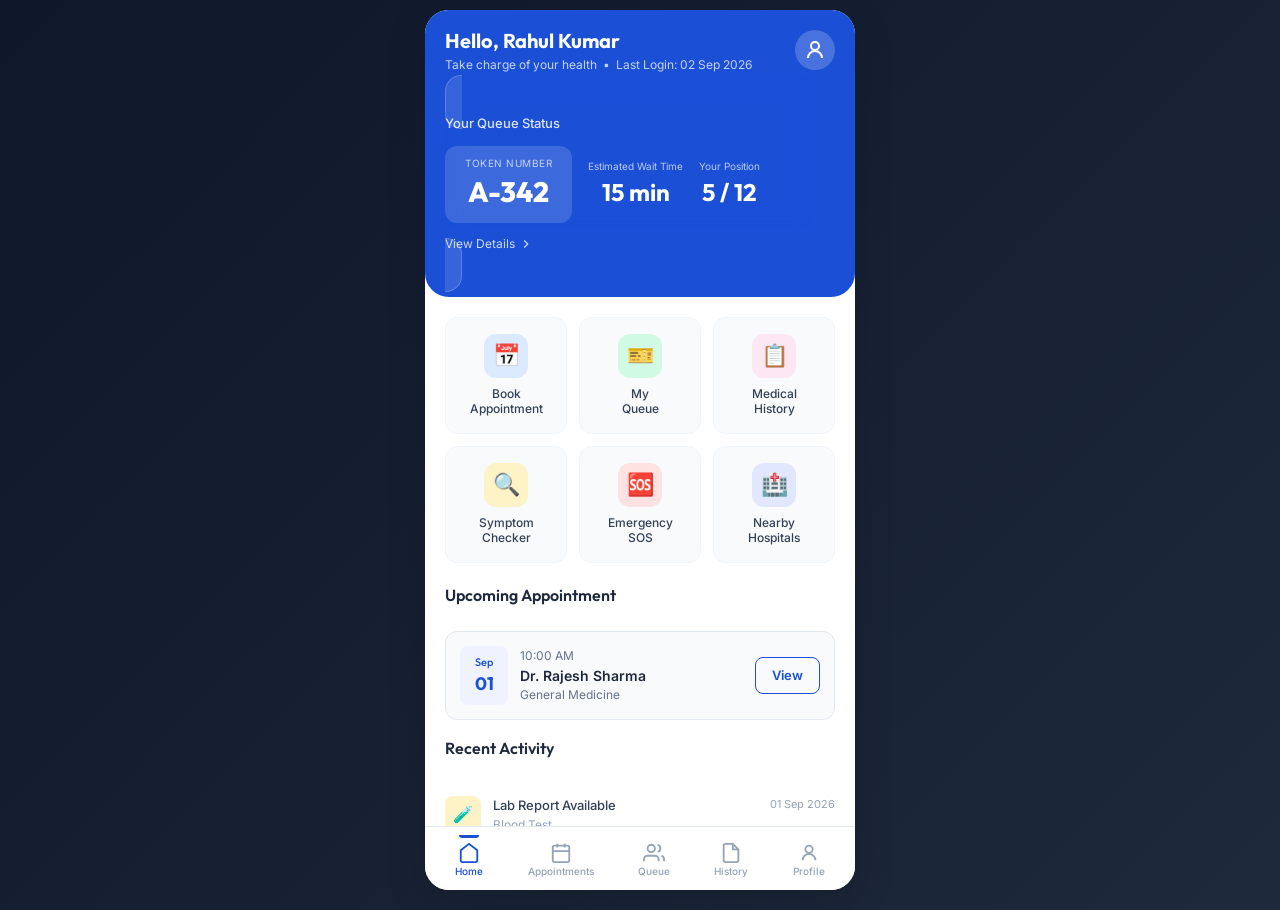
==== dashboard.html @ b3d1296a "first commit" ====
<!DOCTYPE html>
<html lang="en">
<head>
  <meta charset="UTF-8">
  <meta name="viewport" content="width=device-width, initial-scale=1.0, maximum-scale=1.0, user-scalable=no">
  <meta name="description" content="SGHMS Patient Dashboard - View your queue status, book appointments, and manage your healthcare.">
  <title>SGHMS — Dashboard</title>
  <link rel="stylesheet" href="index.css">
</head>
<body>
<div id="app">
  <div class="screen-content">
    <!-- Header -->
    <div class="dashboard-header">
      <div class="dashboard-greeting">
        <div class="greeting-text">
          <h2>Hello, Rahul Kumar</h2>
          <p>Take charge of your health &nbsp;•&nbsp; Last Login: 02 Sep 2026</p>
        </div>
        <a href="profile.html" class="greeting-avatar">
          <svg width="24" height="24" fill="none" stroke="white" stroke-width="2" viewBox="0 0 24 24"><circle cx="12" cy="8" r="4"/><path d="M5 20c0-3.9 3.1-7 7-7s7 3.1 7 7"/></svg>
        </a>
      </div>
      <a href="queue.html" class="queue-card">
        <div class="queue-card-header">Your Queue Status</div>
        <div class="queue-stats">
          <div class="queue-token">
            <div class="queue-token-label">Token Number</div>
            <div class="queue-token-number">A-342</div>
          </div>
          <div class="queue-stat">
            <div class="queue-stat-label">Estimated Wait Time</div>
            <div class="queue-stat-value">15 min</div>
          </div>
          <div class="queue-stat">
            <div class="queue-stat-label">Your Position</div>
            <div class="queue-stat-value">5 / 12</div>
          </div>
        </div>
        <div class="queue-link">
          View Details
          <svg width="14" height="14" fill="none" stroke="currentColor" stroke-width="2" viewBox="0 0 24 24"><path d="M9 18l6-6-6-6"/></svg>
        </div>
      </a>
    </div>

    <!-- Quick Actions -->
    <div class="quick-actions">
      <a href="book-appointment.html" class="quick-action qa-book stagger-item">
        <div class="quick-action-icon">📅</div>
        <div class="quick-action-label">Book<br>Appointment</div>
      </a>
      <a href="queue.html" class="quick-action qa-queue stagger-item">
        <div class="quick-action-icon">🎫</div>
        <div class="quick-action-label">My<br>Queue</div>
      </a>
      <a href="history.html" class="quick-action qa-history stagger-item">
        <div class="quick-action-icon">📋</div>
        <div class="quick-action-label">Medical<br>History</div>
      </a>
      <a href="symptom-checker.html" class="quick-action qa-symptom stagger-item">
        <div class="quick-action-icon">🔍</div>
        <div class="quick-action-label">Symptom<br>Checker</div>
      </a>
      <a href="emergency.html" class="quick-action qa-emergency stagger-item">
        <div class="quick-action-icon">🆘</div>
        <div class="quick-action-label">Emergency<br>SOS</div>
      </a>
      <a href="hospitals.html" class="quick-action qa-hospitals stagger-item">
        <div class="quick-action-icon">🏥</div>
        <div class="quick-action-label">Nearby<br>Hospitals</div>
      </a>
    </div>

    <!-- Upcoming Appointment -->
    <div class="dashboard-section">
      <div class="dashboard-section-header">
        <h3 class="section-title">Upcoming Appointment</h3>
      </div>
      <a href="appointments.html" class="upcoming-card">
        <div class="upcoming-date">
          <div class="day">Sep</div>
          <div class="date-num">01</div>
        </div>
        <div class="upcoming-info">
          <div class="time">10:00 AM</div>
          <div class="doctor-name">Dr. Rajesh Sharma</div>
          <div class="dept">General Medicine</div>
        </div>
        <span class="view-btn">View</span>
      </a>
    </div>

    <!-- Recent Activity -->
    <div class="dashboard-section">
      <div class="dashboard-section-header">
        <h3 class="section-title">Recent Activity</h3>
      </div>
      <div class="activity-item">
        <div class="activity-icon lab">🧪</div>
        <div class="activity-info">
          <div class="act-title">Lab Report Available</div>
          <div class="detail">Blood Test</div>
        </div>
        <div class="activity-date">01 Sep 2026</div>
      </div>
      <div class="activity-item">
        <div class="activity-icon consult">✅</div>
        <div class="activity-info">
          <div class="act-title">Consultation Completed</div>
          <div class="detail">Dr. Meera Gupta</div>
        </div>
        <div class="activity-date">15 Aug 2026</div>
      </div>
    </div>
  </div>

  <!-- Bottom Nav -->
  <nav class="bottom-nav">
    <a href="dashboard.html" class="nav-item active">
      <svg width="22" height="22" fill="none" stroke="currentColor" stroke-width="2" viewBox="0 0 24 24"><path d="M3 9l9-7 9 7v11a2 2 0 01-2 2H5a2 2 0 01-2-2z"/></svg>
      <span>Home</span>
    </a>
    <a href="appointments.html" class="nav-item">
      <svg width="22" height="22" fill="none" stroke="currentColor" stroke-width="2" viewBox="0 0 24 24"><rect x="3" y="4" width="18" height="18" rx="2"/><path d="M16 2v4M8 2v4M3 10h18"/></svg>
      <span>Appointments</span>
    </a>
    <a href="queue.html" class="nav-item">
      <svg width="22" height="22" fill="none" stroke="currentColor" stroke-width="2" viewBox="0 0 24 24"><path d="M17 21v-2a4 4 0 00-4-4H5a4 4 0 00-4 4v2"/><circle cx="9" cy="7" r="4"/><path d="M23 21v-2a4 4 0 00-3-3.87M16 3.13a4 4 0 010 7.75"/></svg>
      <span>Queue</span>
    </a>
    <a href="history.html" class="nav-item">
      <svg width="22" height="22" fill="none" stroke="currentColor" stroke-width="2" viewBox="0 0 24 24"><path d="M14 2H6a2 2 0 00-2 2v16a2 2 0 002 2h12a2 2 0 002-2V8z"/><polyline points="14,2 14,8 20,8"/></svg>
      <span>History</span>
    </a>
    <a href="profile.html" class="nav-item">
      <svg width="22" height="22" fill="none" stroke="currentColor" stroke-width="2" viewBox="0 0 24 24"><circle cx="12" cy="8" r="4"/><path d="M5 20c0-3.9 3.1-7 7-7s7 3.1 7 7"/></svg>
      <span>Profile</span>
    </a>
  </nav>
</div>
</body>
</html>
---- index.css ----
/* ============================================
   SGHMS — Smart Government Healthcare Management System
   Design System & Global Styles (Multi-Page)
   ============================================ */

@import url('https://fonts.googleapis.com/css2?family=Inter:wght@300;400;500;600;700;800&family=Outfit:wght@400;500;600;700;800&display=swap');

/* ---- CSS Custom Properties ---- */
:root {
  --primary: #1a4fd6;
  --primary-dark: #0f3bab;
  --primary-light: #3a6ff0;
  --primary-bg: #eef3ff;
  --primary-gradient: linear-gradient(135deg, #1a4fd6 0%, #2d6af0 50%, #4a8cff 100%);
  --primary-gradient-v: linear-gradient(180deg, #1a4fd6 0%, #2d6af0 100%);

  --accent-green: #22c55e;
  --accent-green-light: #dcfce7;
  --accent-orange: #f59e0b;
  --accent-orange-light: #fef3c7;
  --accent-red: #ef4444;
  --accent-red-light: #fee2e2;

  --white: #ffffff;
  --gray-50: #f8fafc;
  --gray-100: #f1f5f9;
  --gray-200: #e2e8f0;
  --gray-300: #cbd5e1;
  --gray-400: #94a3b8;
  --gray-500: #64748b;
  --gray-600: #475569;
  --gray-700: #334155;
  --gray-800: #1e293b;
  --gray-900: #0f172a;

  --font-body: 'Inter', -apple-system, BlinkMacSystemFont, sans-serif;
  --font-heading: 'Outfit', 'Inter', sans-serif;

  --radius-sm: 8px;
  --radius-md: 12px;
  --radius-lg: 16px;
  --radius-xl: 20px;
  --radius-full: 9999px;

  --shadow-sm: 0 1px 3px rgba(0,0,0,0.08);
  --shadow-md: 0 4px 12px rgba(0,0,0,0.1);
  --shadow-lg: 0 8px 30px rgba(0,0,0,0.12);
  --shadow-xl: 0 12px 40px rgba(0,0,0,0.15);
  --shadow-blue: 0 4px 20px rgba(26,79,214,0.3);

  --transition-fast: 0.15s ease;
  --transition-normal: 0.25s ease;
  --transition-slow: 0.4s cubic-bezier(0.4,0,0.2,1);

  --bottom-nav-height: 64px;
  --top-bar-height: 56px;
}

/* ---- Reset & Base ---- */
*, *::before, *::after {
  box-sizing: border-box;
  margin: 0;
  padding: 0;
}

html {
  font-size: 16px;
  -webkit-text-size-adjust: 100%;
  scroll-behavior: smooth;
}

body {
  font-family: var(--font-body);
  color: var(--gray-800);
  background: var(--gray-100);
  line-height: 1.5;
  -webkit-font-smoothing: antialiased;
  -moz-osx-font-smoothing: grayscale;
  overflow: hidden;
  height: 100vh;
  width: 100%;
}

img { max-width: 100%; display: block; }

button {
  font-family: var(--font-body);
  cursor: pointer;
  border: none;
  outline: none;
  background: none;
}

input, select, textarea {
  font-family: var(--font-body);
  outline: none;
  border: none;
}

a { text-decoration: none; color: inherit; }
ul, ol { list-style: none; }

/* ---- App Container ---- */
#app {
  max-width: 430px;
  margin: 0 auto;
  height: 100vh;
  background: var(--white);
  position: relative;
  overflow: hidden;
  box-shadow: var(--shadow-xl);
  display: flex;
  flex-direction: column;
}

/* ---- Animations ---- */
@keyframes fadeIn {
  from { opacity: 0; transform: translateY(10px); }
  to { opacity: 1; transform: translateY(0); }
}

@keyframes fadeInUp {
  from { opacity: 0; transform: translateY(20px); }
  to { opacity: 1; transform: translateY(0); }
}

@keyframes scaleIn {
  from { opacity: 0; transform: scale(0.9); }
  to { opacity: 1; transform: scale(1); }
}

@keyframes pulse {
  0%, 100% { transform: scale(1); }
  50% { transform: scale(1.05); }
}

@keyframes sosPulse {
  0% { box-shadow: 0 0 0 0 rgba(239,68,68,0.6); }
  70% { box-shadow: 0 0 0 30px rgba(239,68,68,0); }
  100% { box-shadow: 0 0 0 0 rgba(239,68,68,0); }
}

@keyframes float {
  0%, 100% { transform: translateY(0); }
  50% { transform: translateY(-8px); }
}

@keyframes shimmer {
  0% { background-position: -200% 0; }
  100% { background-position: 200% 0; }
}

/* ---- Top Bar ---- */
.top-bar {
  height: var(--top-bar-height);
  min-height: var(--top-bar-height);
  display: flex;
  align-items: center;
  padding: 0 16px;
  background: var(--white);
  border-bottom: 1px solid var(--gray-100);
  position: relative;
  z-index: 10;
  gap: 12px;
  flex-shrink: 0;
}

.top-bar-blue {
  background: var(--primary);
  border-bottom: none;
  color: var(--white);
}

.top-bar .back-btn {
  width: 36px;
  height: 36px;
  display: flex;
  align-items: center;
  justify-content: center;
  border-radius: var(--radius-full);
  transition: var(--transition-fast);
  color: var(--gray-700);
  flex-shrink: 0;
}

.top-bar-blue .back-btn { color: var(--white); }

.top-bar .back-btn:hover { background: var(--gray-100); }
.top-bar-blue .back-btn:hover { background: rgba(255,255,255,0.15); }

.top-bar .title {
  font-family: var(--font-heading);
  font-size: 18px;
  font-weight: 600;
  flex: 1;
}

/* ---- Bottom Navigation ---- */
.bottom-nav {
  height: var(--bottom-nav-height);
  min-height: var(--bottom-nav-height);
  display: flex;
  align-items: center;
  justify-content: space-around;
  background: var(--white);
  border-top: 1px solid var(--gray-200);
  padding: 0 8px;
  padding-bottom: env(safe-area-inset-bottom, 0);
  z-index: 10;
  flex-shrink: 0;
}

.bottom-nav a, .bottom-nav .nav-item {
  display: flex;
  flex-direction: column;
  align-items: center;
  gap: 2px;
  padding: 6px 12px;
  border-radius: var(--radius-md);
  transition: var(--transition-fast);
  color: var(--gray-400);
  font-size: 10px;
  font-weight: 500;
  position: relative;
  text-decoration: none;
}

.bottom-nav a.active, .bottom-nav .nav-item.active {
  color: var(--primary);
}

.bottom-nav a.active::before, .bottom-nav .nav-item.active::before {
  content: '';
  position: absolute;
  top: -1px;
  left: 50%;
  transform: translateX(-50%);
  width: 20px;
  height: 3px;
  background: var(--primary);
  border-radius: 0 0 3px 3px;
}

.bottom-nav svg { width: 22px; height: 22px; }
.bottom-nav span { line-height: 1; }

/* ---- Screen Content Area ---- */
.screen-content {
  flex: 1;
  overflow-y: auto;
  overflow-x: hidden;
  -webkit-overflow-scrolling: touch;
}

.screen-content::-webkit-scrollbar { display: none; }

/* ---- Buttons ---- */
.btn {
  display: inline-flex;
  align-items: center;
  justify-content: center;
  gap: 8px;
  padding: 12px 24px;
  border-radius: var(--radius-md);
  font-weight: 600;
  font-size: 15px;
  transition: all var(--transition-normal);
  position: relative;
  overflow: hidden;
}

.btn::after {
  content: '';
  position: absolute;
  inset: 0;
  background: rgba(255,255,255,0.2);
  opacity: 0;
  transition: var(--transition-fast);
}

.btn:active::after { opacity: 1; }

.btn-primary {
  background: var(--primary);
  color: var(--white);
  box-shadow: var(--shadow-blue);
}

.btn-primary:hover {
  background: var(--primary-dark);
  transform: translateY(-1px);
  box-shadow: 0 6px 24px rgba(26,79,214,0.4);
}

.btn-secondary {
  background: var(--primary-bg);
  color: var(--primary);
}

.btn-outline {
  border: 1.5px solid var(--primary);
  color: var(--primary);
  background: var(--white);
}

.btn-outline:hover { background: var(--primary-bg); }

.btn-success { background: var(--accent-green); color: var(--white); }
.btn-danger { background: var(--accent-red); color: var(--white); }
.btn-full { width: 100%; }
.btn-lg { padding: 14px 28px; font-size: 16px; border-radius: var(--radius-lg); }
.btn-sm { padding: 8px 16px; font-size: 13px; border-radius: var(--radius-sm); }

/* ---- Cards ---- */
.card {
  background: var(--white);
  border-radius: var(--radius-md);
  box-shadow: var(--shadow-sm);
  border: 1px solid var(--gray-100);
  padding: 16px;
  transition: var(--transition-normal);
}

.card:hover { box-shadow: var(--shadow-md); }

/* ---- Badges ---- */
.badge {
  display: inline-flex;
  align-items: center;
  padding: 4px 10px;
  border-radius: var(--radius-full);
  font-size: 11px;
  font-weight: 600;
  letter-spacing: 0.02em;
}

.badge-upcoming { background: #dbeafe; color: #1d4ed8; }
.badge-completed { background: var(--accent-green-light); color: #16a34a; }
.badge-cancelled { background: var(--accent-red-light); color: var(--accent-red); }
.badge-active { background: var(--accent-green); color: var(--white); }
.badge-emergency { background: var(--accent-red); color: var(--white); }

/* ---- Input Fields ---- */
.input-group {
  display: flex;
  flex-direction: column;
  gap: 6px;
}

.input-group label {
  font-size: 13px;
  font-weight: 500;
  color: var(--gray-600);
}

.input-field {
  width: 100%;
  padding: 12px 16px;
  border: 1.5px solid var(--gray-200);
  border-radius: var(--radius-md);
  font-size: 15px;
  color: var(--gray-800);
  background: var(--white);
  transition: var(--transition-fast);
}

.input-field:focus {
  border-color: var(--primary);
  box-shadow: 0 0 0 3px rgba(26,79,214,0.1);
}

.input-field::placeholder { color: var(--gray-400); }

.search-bar {
  display: flex;
  align-items: center;
  gap: 10px;
  padding: 10px 16px;
  border: 1.5px solid var(--gray-200);
  border-radius: var(--radius-full);
  background: var(--gray-50);
  transition: var(--transition-fast);
}

.search-bar:focus-within {
  border-color: var(--primary);
  background: var(--white);
  box-shadow: 0 0 0 3px rgba(26,79,214,0.1);
}

.search-bar svg {
  width: 18px;
  height: 18px;
  color: var(--gray-400);
  flex-shrink: 0;
}

.search-bar input {
  flex: 1;
  font-size: 14px;
  background: transparent;
  color: var(--gray-800);
}

/* ---- Tabs ---- */
.tabs {
  display: flex;
  gap: 0;
  background: var(--gray-100);
  padding: 4px;
  border-radius: var(--radius-md);
}

.tab {
  flex: 1;
  padding: 10px 16px;
  text-align: center;
  font-size: 14px;
  font-weight: 500;
  color: var(--gray-500);
  border-radius: var(--radius-sm);
  transition: var(--transition-fast);
  cursor: pointer;
}

.tab.active {
  background: var(--white);
  color: var(--primary);
  font-weight: 600;
  box-shadow: var(--shadow-sm);
}

/* ---- Avatar ---- */
.avatar {
  width: 48px;
  height: 48px;
  border-radius: var(--radius-full);
  background: var(--primary-bg);
  display: flex;
  align-items: center;
  justify-content: center;
  overflow: hidden;
  flex-shrink: 0;
}

.avatar svg { width: 28px; height: 28px; color: var(--primary); }

/* ---- Chips ---- */
.chip {
  display: inline-flex;
  align-items: center;
  gap: 6px;
  padding: 8px 14px;
  border-radius: var(--radius-full);
  font-size: 13px;
  font-weight: 500;
  border: 1.5px solid var(--gray-200);
  color: var(--gray-600);
  background: var(--white);
  transition: var(--transition-fast);
  cursor: pointer;
}

.chip.active, .chip:hover {
  border-color: var(--primary);
  background: var(--primary-bg);
  color: var(--primary);
}

/* ---- Filter Buttons ---- */
.filter-group {
  display: flex;
  gap: 8px;
  flex-wrap: wrap;
}

.filter-btn {
  padding: 8px 16px;
  border-radius: var(--radius-full);
  font-size: 13px;
  font-weight: 500;
  color: var(--gray-600);
  background: var(--gray-100);
  transition: var(--transition-fast);
  cursor: pointer;
}

.filter-btn.active {
  background: var(--primary);
  color: var(--white);
}

/* ---- Rating ---- */
.rating {
  display: flex;
  align-items: center;
  gap: 3px;
}

.rating svg { width: 14px; height: 14px; fill: var(--accent-orange); }

.rating span {
  font-size: 13px;
  font-weight: 600;
  color: var(--gray-700);
  margin-left: 2px;
}

/* ---- Divider ---- */
.divider { height: 1px; background: var(--gray-200); margin: 16px 0; }

/* ---- Section Heading ---- */
.section-title {
  font-family: var(--font-heading);
  font-size: 16px;
  font-weight: 600;
  color: var(--gray-800);
  margin-bottom: 12px;
}

/* ---- Radio Options ---- */
.radio-option {
  display: flex;
  align-items: center;
  gap: 12px;
  padding: 14px 16px;
  border: 1.5px solid var(--gray-200);
  border-radius: var(--radius-md);
  cursor: pointer;
  transition: var(--transition-fast);
}

.radio-option.selected {
  border-color: var(--primary);
  background: var(--primary-bg);
}

.radio-dot {
  width: 20px;
  height: 20px;
  border-radius: 50%;
  border: 2px solid var(--gray-300);
  display: flex;
  align-items: center;
  justify-content: center;
  transition: var(--transition-fast);
  flex-shrink: 0;
}

.radio-option.selected .radio-dot { border-color: var(--primary); }

.radio-option.selected .radio-dot::after {
  content: '';
  width: 10px;
  height: 10px;
  border-radius: 50%;
  background: var(--primary);
}

/* ---- Progress Steps ---- */
.progress-steps {
  display: flex;
  align-items: center;
  gap: 0;
  padding: 16px 20px;
  flex-shrink: 0;
}

.progress-step {
  width: 28px;
  height: 28px;
  border-radius: 50%;
  display: flex;
  align-items: center;
  justify-content: center;
  font-size: 12px;
  font-weight: 700;
  color: var(--gray-400);
  background: var(--gray-100);
  border: 2px solid var(--gray-200);
  flex-shrink: 0;
  transition: var(--transition-normal);
}

.progress-step.active {
  background: var(--primary);
  color: var(--white);
  border-color: var(--primary);
}

.progress-step.done {
  background: var(--accent-green);
  color: var(--white);
  border-color: var(--accent-green);
}

.progress-line {
  flex: 1;
  height: 3px;
  background: var(--gray-200);
  border-radius: 2px;
}

.progress-line.done { background: var(--accent-green); }
.progress-line.active { background: linear-gradient(90deg, var(--accent-green), var(--primary)); }

/* ============================================
   PAGE-SPECIFIC STYLES
   ============================================ */

/* -- Welcome -- */
.welcome-page {
  background: var(--primary-gradient);
  color: var(--white);
}

.welcome-page #app {
  background: var(--primary-gradient);
  box-shadow: var(--shadow-xl);
}

.welcome-page .screen-content {
  display: flex;
  flex-direction: column;
  align-items: center;
  justify-content: center;
  padding: 40px 24px;
  text-align: center;
}

.welcome-badge {
  display: flex;
  align-items: center;
  gap: 8px;
  padding: 8px 16px;
  background: rgba(255,255,255,0.15);
  border-radius: var(--radius-full);
  font-size: 12px;
  font-weight: 500;
  margin-bottom: 24px;
  backdrop-filter: blur(5px);
}

.welcome-logo {
  width: 120px;
  height: 120px;
  background: rgba(255,255,255,0.15);
  border-radius: var(--radius-xl);
  display: flex;
  align-items: center;
  justify-content: center;
  margin-bottom: 24px;
  backdrop-filter: blur(10px);
  border: 1px solid rgba(255,255,255,0.2);
  animation: float 3s ease-in-out infinite;
}

.welcome-title {
  font-family: var(--font-heading);
  font-size: 28px;
  font-weight: 800;
  margin-bottom: 4px;
  letter-spacing: -0.02em;
}

.welcome-subtitle { font-size: 16px; font-weight: 500; opacity: 0.9; margin-bottom: 8px; }
.welcome-tagline { font-size: 14px; opacity: 0.7; margin-bottom: 40px; }

.welcome-features {
  display: flex;
  gap: 24px;
  margin-bottom: 48px;
}

.welcome-feature {
  display: flex;
  flex-direction: column;
  align-items: center;
  gap: 6px;
  font-size: 12px;
  opacity: 0.85;
}

.welcome-feature-icon {
  width: 40px;
  height: 40px;
  background: rgba(255,255,255,0.15);
  border-radius: var(--radius-sm);
  display: flex;
  align-items: center;
  justify-content: center;
}

.welcome-cta {
  width: 100%;
  max-width: 280px;
  padding: 16px 32px;
  background: var(--white);
  color: var(--primary);
  font-size: 17px;
  font-weight: 700;
  border-radius: var(--radius-lg);
  box-shadow: 0 8px 30px rgba(0,0,0,0.2);
  transition: all var(--transition-normal);
  margin-bottom: 32px;
}

.welcome-cta:hover {
  transform: translateY(-2px);
  box-shadow: 0 12px 40px rgba(0,0,0,0.3);
}

.welcome-footer { font-size: 13px; opacity: 0.7; line-height: 1.6; }

/* -- Login -- */
.login-tabs {
  display: flex;
  background: var(--gray-100);
  border-radius: var(--radius-md);
  padding: 4px;
  margin-bottom: 28px;
}

.login-tab {
  flex: 1;
  padding: 10px;
  text-align: center;
  font-size: 14px;
  font-weight: 500;
  border-radius: var(--radius-sm);
  color: var(--gray-500);
  transition: var(--transition-fast);
  cursor: pointer;
}

.login-tab.active {
  background: var(--white);
  color: var(--primary);
  font-weight: 600;
  box-shadow: var(--shadow-sm);
}

.login-logo-section {
  display: flex;
  flex-direction: column;
  align-items: center;
  margin-bottom: 28px;
}

.login-aadhaar-icon {
  width: 72px;
  height: 72px;
  background: var(--primary-bg);
  border-radius: var(--radius-lg);
  display: flex;
  align-items: center;
  justify-content: center;
  margin-bottom: 12px;
}

.login-aadhaar-icon svg { width: 40px; height: 40px; color: var(--primary); }

.login-title {
  font-family: var(--font-heading);
  font-size: 20px;
  font-weight: 700;
  color: var(--gray-800);
  margin-bottom: 4px;
}

.login-desc { font-size: 13px; color: var(--gray-500); }

.login-form { display: flex; flex-direction: column; gap: 16px; }

.otp-btn {
  width: 100%;
  padding: 14px;
  background: var(--primary);
  color: var(--white);
  font-size: 16px;
  font-weight: 600;
  border-radius: var(--radius-md);
  box-shadow: var(--shadow-blue);
  transition: all var(--transition-normal);
}

.otp-btn:hover { background: var(--primary-dark); }

.login-or {
  text-align: center;
  color: var(--gray-400);
  font-size: 13px;
  position: relative;
  margin: 4px 0;
}

.login-or::before, .login-or::after {
  content: '';
  position: absolute;
  top: 50%;
  width: 40%;
  height: 1px;
  background: var(--gray-200);
}

.login-or::before { left: 0; }
.login-or::after { right: 0; }

.abha-btn {
  width: 100%;
  display: flex;
  align-items: center;
  justify-content: center;
  gap: 8px;
  padding: 12px;
  border: 1.5px solid var(--primary);
  color: var(--primary);
  font-size: 15px;
  font-weight: 600;
  border-radius: var(--radius-md);
  transition: var(--transition-fast);
}

.abha-btn:hover { background: var(--primary-bg); }

.login-secure {
  display: flex;
  align-items: center;
  gap: 8px;
  margin-top: 12px;
  font-size: 12px;
  color: var(--gray-500);
}

.login-secure svg { width: 16px; height: 16px; color: var(--accent-green); }

.login-footer {
  display: flex;
  align-items: center;
  justify-content: center;
  gap: 20px;
  margin-top: 32px;
  padding-top: 20px;
  border-top: 1px solid var(--gray-200);
}

.login-footer-logo {
  display: flex;
  flex-direction: column;
  align-items: center;
  gap: 4px;
  font-size: 10px;
  color: var(--gray-500);
}

/* -- Dashboard -- */
.dashboard-header {
  background: var(--primary);
  color: var(--white);
  padding: 16px 20px 20px;
  border-radius: 0 0 24px 24px;
}

.dashboard-greeting {
  display: flex;
  align-items: center;
  justify-content: space-between;
  margin-bottom: 16px;
}

.greeting-text h2 {
  font-family: var(--font-heading);
  font-size: 20px;
  font-weight: 700;
}

.greeting-text p { font-size: 12px; opacity: 0.75; }

.greeting-avatar {
  width: 40px;
  height: 40px;
  border-radius: var(--radius-full);
  background: rgba(255,255,255,0.2);
  display: flex;
  align-items: center;
  justify-content: center;
}

.queue-card {
  background: rgba(255,255,255,0.12);
  backdrop-filter: blur(10px);
  border: 1px solid rgba(255,255,255,0.2);
  border-radius: var(--radius-lg);
  padding: 16px;
  cursor: pointer;
}

.queue-card-header { font-size: 13px; font-weight: 500; opacity: 0.85; margin-bottom: 12px; }

.queue-stats { display: flex; align-items: center; gap: 16px; }

.queue-token {
  background: rgba(255,255,255,0.15);
  border-radius: var(--radius-md);
  padding: 10px 20px;
  text-align: center;
}

.queue-token-label { font-size: 10px; opacity: 0.7; text-transform: uppercase; letter-spacing: 0.05em; }
.queue-token-number { font-family: var(--font-heading); font-size: 28px; font-weight: 800; }

.queue-stat { text-align: center; }
.queue-stat-value { font-family: var(--font-heading); font-size: 24px; font-weight: 700; }
.queue-stat-label { font-size: 10px; opacity: 0.7; }

.queue-link {
  display: flex;
  align-items: center;
  gap: 4px;
  font-size: 12px;
  opacity: 0.8;
  margin-top: 12px;
}

/* Quick Actions */
.quick-actions {
  display: grid;
  grid-template-columns: repeat(3, 1fr);
  gap: 12px;
  padding: 20px;
}

.quick-action {
  display: flex;
  flex-direction: column;
  align-items: center;
  gap: 8px;
  padding: 16px 8px;
  border-radius: var(--radius-md);
  background: var(--gray-50);
  border: 1px solid var(--gray-100);
  transition: all var(--transition-normal);
  cursor: pointer;
  text-decoration: none;
  color: inherit;
}

.quick-action:hover {
  background: var(--primary-bg);
  border-color: var(--primary);
  transform: translateY(-2px);
  box-shadow: var(--shadow-md);
}

.quick-action-icon {
  width: 44px;
  height: 44px;
  border-radius: var(--radius-md);
  display: flex;
  align-items: center;
  justify-content: center;
  font-size: 22px;
}

.qa-book .quick-action-icon { background: #dbeafe; }
.qa-queue .quick-action-icon { background: #d1fae5; }
.qa-history .quick-action-icon { background: #fce7f3; }
.qa-symptom .quick-action-icon { background: #fef3c7; }
.qa-emergency .quick-action-icon { background: #fee2e2; }
.qa-hospitals .quick-action-icon { background: #e0e7ff; }

.quick-action-label {
  font-size: 12px;
  font-weight: 500;
  color: var(--gray-700);
  text-align: center;
  line-height: 1.3;
}

/* Dashboard Sections */
.dashboard-section { padding: 0 20px 16px; }

.dashboard-section-header {
  display: flex;
  align-items: center;
  justify-content: space-between;
  margin-bottom: 12px;
}

.upcoming-card {
  display: flex;
  align-items: center;
  gap: 12px;
  padding: 14px;
  background: var(--gray-50);
  border: 1px solid var(--gray-200);
  border-radius: var(--radius-md);
  text-decoration: none;
  color: inherit;
}

.upcoming-date {
  text-align: center;
  padding: 8px 12px;
  background: var(--primary-bg);
  border-radius: var(--radius-sm);
  min-width: 48px;
}

.upcoming-date .day { font-family: var(--font-heading); font-size: 11px; color: var(--primary); font-weight: 500; }
.upcoming-date .date-num { font-family: var(--font-heading); font-size: 18px; font-weight: 700; color: var(--primary); }

.upcoming-info { flex: 1; }
.upcoming-info .time { font-size: 12px; color: var(--gray-500); }
.upcoming-info .doctor-name { font-size: 14px; font-weight: 600; color: var(--gray-800); }
.upcoming-info .dept { font-size: 12px; color: var(--gray-500); }

.view-btn {
  padding: 8px 16px;
  border: 1.5px solid var(--primary);
  color: var(--primary);
  font-size: 13px;
  font-weight: 600;
  border-radius: var(--radius-sm);
  transition: var(--transition-fast);
}

.view-btn:hover { background: var(--primary-bg); }

.activity-item {
  display: flex;
  align-items: flex-start;
  gap: 12px;
  padding: 12px 0;
}

.activity-item + .activity-item { border-top: 1px solid var(--gray-100); }

.activity-icon {
  width: 36px;
  height: 36px;
  border-radius: var(--radius-sm);
  display: flex;
  align-items: center;
  justify-content: center;
  font-size: 16px;
  flex-shrink: 0;
}

.activity-icon.lab { background: #fef3c7; }
.activity-icon.consult { background: #d1fae5; }

.activity-info { flex: 1; }
.activity-info .act-title { font-size: 13px; font-weight: 500; color: var(--gray-700); }
.activity-info .detail { font-size: 12px; color: var(--gray-400); }
.activity-date { font-size: 11px; color: var(--gray-400); white-space: nowrap; }

/* -- Booking Flow -- */
.booking-step { display: none; flex-direction: column; height: 100%; }
.booking-step.active { display: flex; }

/* Symptom checker step in booking */
.symptom-suggestion {
  margin-top: 16px;
  padding: 16px;
  background: var(--accent-green-light);
  border-radius: var(--radius-md);
  border: 1.5px solid var(--accent-green);
  animation: fadeInUp 0.3s ease;
}

.symptom-suggestion h4 {
  font-size: 14px;
  font-weight: 600;
  color: #166534;
  margin-bottom: 8px;
  display: flex;
  align-items: center;
  gap: 6px;
}

.suggested-dept {
  display: flex;
  align-items: center;
  gap: 10px;
  padding: 10px 14px;
  background: var(--white);
  border-radius: var(--radius-sm);
  margin-bottom: 6px;
  cursor: pointer;
  transition: var(--transition-fast);
  border: 1.5px solid transparent;
}

.suggested-dept:hover {
  border-color: var(--primary);
  background: var(--primary-bg);
}

.suggested-dept .dept-emoji { font-size: 20px; }
.suggested-dept .dept-name { font-size: 14px; font-weight: 600; color: var(--gray-800); }
.suggested-dept .confidence {
  margin-left: auto;
  font-size: 11px;
  font-weight: 600;
  color: var(--accent-green);
  background: var(--accent-green-light);
  padding: 2px 8px;
  border-radius: var(--radius-full);
}

.symptom-chip {
  padding: 8px 14px;
  border-radius: var(--radius-full);
  font-size: 13px;
  font-weight: 500;
  border: 1.5px solid var(--gray-200);
  color: var(--gray-600);
  background: var(--white);
  cursor: pointer;
  transition: var(--transition-fast);
}

.symptom-chip:hover { border-color: var(--primary-light); }

.symptom-chip.active {
  border-color: var(--primary);
  background: var(--primary-bg);
  color: var(--primary);
}

.symptom-chips { display: flex; flex-wrap: wrap; gap: 8px; margin-bottom: 16px; }

.symptom-bot {
  display: flex;
  align-items: center;
  gap: 12px;
  padding: 16px;
  background: var(--primary-bg);
  border-radius: var(--radius-md);
  margin-bottom: 20px;
}

.symptom-bot-icon {
  width: 48px;
  height: 48px;
  border-radius: var(--radius-full);
  background: var(--primary);
  display: flex;
  align-items: center;
  justify-content: center;
  flex-shrink: 0;
}

.symptom-bot-icon svg { width: 24px; height: 24px; color: var(--white); }
.symptom-bot-text h4 { font-size: 14px; font-weight: 600; color: var(--gray-800); }
.symptom-bot-text p { font-size: 12px; color: var(--gray-500); }

.symptom-textarea {
  width: 100%;
  min-height: 80px;
  padding: 14px 16px;
  border: 1.5px solid var(--gray-200);
  border-radius: var(--radius-md);
  font-size: 14px;
  color: var(--gray-800);
  resize: vertical;
  transition: var(--transition-fast);
  font-family: var(--font-body);
}

.symptom-textarea:focus {
  border-color: var(--primary);
  box-shadow: 0 0 0 3px rgba(26,79,214,0.1);
}

/* Department list */
.dept-list {
  display: flex;
  flex-direction: column;
  gap: 8px;
  padding: 0 20px 20px;
}

.dept-item {
  display: flex;
  align-items: center;
  gap: 14px;
  padding: 14px 16px;
  border-radius: var(--radius-md);
  border: 1.5px solid var(--gray-200);
  cursor: pointer;
  transition: var(--transition-fast);
}

.dept-item:hover, .dept-item.selected {
  border-color: var(--primary);
  background: var(--primary-bg);
}

.dept-item.recommended {
  border-color: var(--accent-green);
  background: #f0fdf4;
}

.dept-item.recommended::after {
  content: '✓ Recommended';
  font-size: 10px;
  font-weight: 600;
  color: var(--accent-green);
  background: var(--accent-green-light);
  padding: 2px 8px;
  border-radius: var(--radius-full);
  margin-left: auto;
}

.dept-icon {
  width: 40px;
  height: 40px;
  border-radius: var(--radius-sm);
  background: var(--primary-bg);
  display: flex;
  align-items: center;
  justify-content: center;
  font-size: 20px;
  flex-shrink: 0;
}

.dept-info h4 { font-size: 14px; font-weight: 600; color: var(--gray-800); }
.dept-info p { font-size: 12px; color: var(--gray-500); }

.dept-arrow { margin-left: auto; color: var(--gray-400); }

/* Doctor list */
.doctor-list {
  display: flex;
  flex-direction: column;
  gap: 12px;
  padding: 0 20px 20px;
}

.doctor-card {
  display: flex;
  align-items: center;
  gap: 14px;
  padding: 14px;
  border-radius: var(--radius-md);
  border: 1.5px solid var(--gray-200);
  cursor: pointer;
  transition: var(--transition-fast);
}

.doctor-card:hover, .doctor-card.selected {
  border-color: var(--primary);
  background: var(--primary-bg);
  box-shadow: var(--shadow-sm);
}

.doctor-avatar {
  width: 52px;
  height: 52px;
  border-radius: var(--radius-full);
  background: var(--primary-bg);
  display: flex;
  align-items: center;
  justify-content: center;
  flex-shrink: 0;
}

.doctor-avatar svg { width: 32px; height: 32px; color: var(--primary); }

.doctor-info { flex: 1; min-width: 0; }
.doctor-info h4 { font-size: 14px; font-weight: 600; color: var(--gray-800); }
.doctor-info .specialty { font-size: 12px; color: var(--gray-500); }
.doctor-info .experience { font-size: 11px; color: var(--gray-400); }

.doctor-meta { display: flex; align-items: center; gap: 8px; margin-top: 4px; }

.availability-dot { width: 8px; height: 8px; border-radius: 50%; background: var(--accent-green); }
.availability-text { font-size: 11px; color: var(--accent-green); font-weight: 500; }

/* Calendar */
.calendar-container { padding: 0 20px; }

.calendar-grid {
  display: grid;
  grid-template-columns: repeat(7, 1fr);
  gap: 4px;
  margin-bottom: 24px;
}

.calendar-day-name {
  text-align: center;
  font-size: 12px;
  font-weight: 500;
  color: var(--gray-400);
  padding: 8px 0;
}

.calendar-day {
  aspect-ratio: 1;
  display: flex;
  align-items: center;
  justify-content: center;
  border-radius: var(--radius-sm);
  font-size: 14px;
  font-weight: 500;
  color: var(--gray-700);
  cursor: pointer;
  transition: var(--transition-fast);
}

.calendar-day:hover { background: var(--gray-100); }
.calendar-day.today { color: var(--primary); font-weight: 700; }
.calendar-day.selected { background: var(--primary); color: var(--white); font-weight: 600; }
.calendar-day.disabled { color: var(--gray-300); pointer-events: none; }

/* Time Slots */
.time-slots-section { padding: 0 20px 20px; }

.time-period { margin-bottom: 20px; }
.time-period h4 { font-size: 14px; font-weight: 600; color: var(--gray-600); margin-bottom: 10px; }

.time-slots-grid {
  display: grid;
  grid-template-columns: repeat(3, 1fr);
  gap: 8px;
}

.time-slot {
  padding: 10px 8px;
  text-align: center;
  border: 1.5px solid var(--gray-200);
  border-radius: var(--radius-sm);
  font-size: 13px;
  font-weight: 500;
  color: var(--gray-600);
  cursor: pointer;
  transition: var(--transition-fast);
}

.time-slot:hover { border-color: var(--primary); color: var(--primary); }
.time-slot.selected { background: var(--primary); color: var(--white); border-color: var(--primary); }
.time-slot.unavailable { color: var(--gray-300); background: var(--gray-50); pointer-events: none; }

/* Summary */
.summary-section { padding: 20px; }

.summary-card {
  background: var(--gray-50);
  border-radius: var(--radius-md);
  padding: 16px;
  margin-bottom: 16px;
}

.summary-row {
  display: flex;
  justify-content: space-between;
  padding: 8px 0;
}

.summary-row + .summary-row { border-top: 1px solid var(--gray-200); }
.summary-label { font-size: 13px; color: var(--gray-500); }
.summary-value { font-size: 13px; font-weight: 600; color: var(--gray-800); }

/* Confirmation */
.confirmation-section {
  display: flex;
  flex-direction: column;
  align-items: center;
  padding: 40px 20px;
  text-align: center;
}

.success-icon {
  width: 80px;
  height: 80px;
  border-radius: 50%;
  background: var(--accent-green);
  display: flex;
  align-items: center;
  justify-content: center;
  margin-bottom: 20px;
  animation: scaleIn 0.5s ease;
}

.success-icon svg { width: 40px; height: 40px; color: var(--white); }

.confirmation-title {
  font-family: var(--font-heading);
  font-size: 22px;
  font-weight: 700;
  color: var(--gray-800);
  margin-bottom: 8px;
}

.confirmation-subtitle { font-size: 14px; color: var(--gray-500); margin-bottom: 24px; }

.confirmation-details {
  width: 100%;
  background: var(--gray-50);
  border-radius: var(--radius-md);
  padding: 16px;
  margin-bottom: 32px;
  text-align: left;
}

.confirmation-actions {
  display: flex;
  flex-direction: column;
  gap: 10px;
  width: 100%;
}

/* -- Appointments -- */
.appointment-card {
  display: flex;
  align-items: center;
  gap: 14px;
  padding: 14px;
  border-radius: var(--radius-md);
  border: 1px solid var(--gray-200);
  background: var(--white);
  transition: var(--transition-fast);
  text-decoration: none;
  color: inherit;
}

.appointment-card:hover { box-shadow: var(--shadow-sm); }

.appointment-id {
  font-family: var(--font-heading);
  font-size: 16px;
  font-weight: 700;
  color: var(--primary);
}

/* -- Queue Status -- */
.queue-hero {
  background: var(--primary);
  color: var(--white);
  padding: 24px 20px;
  border-radius: 0 0 24px 24px;
  text-align: center;
}

.queue-hero-token {
  display: inline-flex;
  flex-direction: column;
  align-items: center;
  background: rgba(255,255,255,0.15);
  border-radius: var(--radius-lg);
  padding: 16px 32px;
  margin-bottom: 16px;
  backdrop-filter: blur(10px);
  border: 1px solid rgba(255,255,255,0.2);
}

.queue-hero-label { font-size: 12px; opacity: 0.7; text-transform: uppercase; letter-spacing: 0.05em; }
.queue-hero-number { font-family: var(--font-heading); font-size: 42px; font-weight: 800; }

.queue-hero-stats { display: flex; justify-content: center; gap: 32px; margin-top: 8px; }
.queue-hero-stat { text-align: center; }
.queue-hero-stat .value { font-family: var(--font-heading); font-size: 22px; font-weight: 700; }
.queue-hero-stat .label { font-size: 11px; opacity: 0.7; }

.queue-progress { padding: 20px; }

.queue-progress-bar {
  height: 8px;
  background: var(--gray-200);
  border-radius: var(--radius-full);
  overflow: hidden;
  margin-bottom: 8px;
}

.queue-progress-fill {
  height: 100%;
  background: var(--primary-gradient);
  border-radius: var(--radius-full);
}

.queue-details { padding: 0 20px 20px; }

.queue-detail-card {
  background: var(--white);
  border-radius: var(--radius-md);
  padding: 16px;
  box-shadow: var(--shadow-sm);
}

.queue-detail-row {
  display: flex;
  justify-content: space-between;
  align-items: center;
  padding: 10px 0;
}

.queue-detail-row + .queue-detail-row { border-top: 1px solid var(--gray-100); }
.queue-detail-label { font-size: 13px; color: var(--gray-500); }
.queue-detail-value { font-size: 14px; font-weight: 600; color: var(--gray-800); }

.queue-notice {
  margin: 0 20px 20px;
  padding: 14px 16px;
  background: var(--accent-orange-light);
  border-radius: var(--radius-md);
  display: flex;
  align-items: center;
  gap: 10px;
  font-size: 13px;
  color: #92400e;
}

/* -- Emergency SOS -- */
.sos-content {
  display: flex;
  flex-direction: column;
  align-items: center;
  justify-content: center;
  padding: 40px 24px;
  text-align: center;
  background: var(--gray-50);
  flex: 1;
}

.sos-button {
  width: 180px;
  height: 180px;
  border-radius: 50%;
  background: linear-gradient(135deg, #ef4444, #dc2626);
  display: flex;
  align-items: center;
  justify-content: center;
  color: var(--white);
  font-family: var(--font-heading);
  font-size: 48px;
  font-weight: 800;
  box-shadow: 0 8px 30px rgba(239,68,68,0.4);
  animation: sosPulse 2s infinite;
  cursor: pointer;
  transition: transform 0.2s ease;
  margin: 32px 0;
}

.sos-button:hover { transform: scale(1.05); }
.sos-button:active { transform: scale(0.98); }

.sos-info { width: 100%; max-width: 300px; }

.sos-info-item {
  display: flex;
  align-items: center;
  gap: 10px;
  padding: 12px 16px;
  background: var(--white);
  border-radius: var(--radius-md);
  margin-bottom: 8px;
  box-shadow: var(--shadow-sm);
}

.sos-info-item svg { width: 18px; height: 18px; color: var(--gray-500); flex-shrink: 0; }
.sos-info-item p { font-size: 12px; color: var(--gray-600); text-align: left; }

.sos-disclaimer {
  margin-top: 20px;
  padding: 12px 16px;
  background: var(--accent-red-light);
  border-radius: var(--radius-md);
  font-size: 12px;
  color: var(--accent-red);
  font-weight: 500;
  width: 100%;
  max-width: 300px;
}

/* -- Medical History -- */
.record-list {
  padding: 0 20px 20px;
  display: flex;
  flex-direction: column;
  gap: 10px;
}

.record-item {
  display: flex;
  align-items: center;
  gap: 12px;
  padding: 14px;
  border-radius: var(--radius-md);
  border: 1px solid var(--gray-200);
  background: var(--white);
  transition: var(--transition-fast);
}

.record-item:hover { box-shadow: var(--shadow-sm); }

.record-icon {
  width: 40px;
  height: 40px;
  border-radius: var(--radius-sm);
  display: flex;
  align-items: center;
  justify-content: center;
  flex-shrink: 0;
  font-size: 18px;
}

.record-icon.consultation { background: #dbeafe; }
.record-icon.lab { background: #fef3c7; }
.record-icon.prescription { background: #d1fae5; }

.record-info { flex: 1; min-width: 0; }
.record-info h4 { font-size: 14px; font-weight: 600; color: var(--gray-800); }
.record-info p { font-size: 12px; color: var(--gray-500); }

.record-view { color: var(--primary); font-size: 13px; font-weight: 600; white-space: nowrap; cursor: pointer; }

.history-footer {
  display: flex;
  align-items: center;
  justify-content: center;
  gap: 24px;
  padding: 12px 20px;
  border-top: 1px solid var(--gray-200);
  font-size: 11px;
  color: var(--gray-400);
  flex-shrink: 0;
}

.history-footer-item { display: flex; align-items: center; gap: 4px; }

/* -- Hospitals -- */
.hospital-list {
  padding: 0 20px 20px;
  display: flex;
  flex-direction: column;
  gap: 12px;
}

.hospital-card {
  display: flex;
  align-items: center;
  gap: 14px;
  padding: 14px;
  border-radius: var(--radius-md);
  border: 1px solid var(--gray-200);
  background: var(--white);
  transition: var(--transition-fast);
  cursor: pointer;
}

.hospital-card:hover { box-shadow: var(--shadow-md); border-color: var(--primary-light); }

.hospital-icon {
  width: 48px;
  height: 48px;
  border-radius: var(--radius-md);
  background: var(--primary-bg);
  display: flex;
  align-items: center;
  justify-content: center;
  flex-shrink: 0;
  font-size: 24px;
}

.hospital-info { flex: 1; min-width: 0; }
.hospital-info h4 { font-size: 14px; font-weight: 600; color: var(--gray-800); }
.hospital-info .distance { font-size: 12px; color: var(--primary); font-weight: 500; }
.hospital-info .type { font-size: 11px; color: var(--gray-400); }

.hospital-badge {
  padding: 4px 8px;
  border-radius: var(--radius-sm);
  font-size: 10px;
  font-weight: 600;
}

.hospital-badge.emergency { background: var(--accent-red-light); color: var(--accent-red); }

/* -- Complaint -- */
.complaint-section { padding: 20px; }

.complaint-form { display: flex; flex-direction: column; gap: 16px; }

.complaint-form select {
  width: 100%;
  padding: 12px 16px;
  border: 1.5px solid var(--gray-200);
  border-radius: var(--radius-md);
  font-size: 14px;
  color: var(--gray-800);
  background: var(--white);
  appearance: none;
  background-image: url("data:image/svg+xml,%3Csvg xmlns='http://www.w3.org/2000/svg' width='16' height='16' fill='%2364748b' viewBox='0 0 16 16'%3E%3Cpath d='M4 6l4 4 4-4'/%3E%3C/svg%3E");
  background-repeat: no-repeat;
  background-position: right 12px center;
}

.upload-area {
  display: flex;
  align-items: center;
  justify-content: center;
  gap: 8px;
  padding: 24px;
  border: 2px dashed var(--gray-300);
  border-radius: var(--radius-md);
  color: var(--gray-500);
  font-size: 14px;
  cursor: pointer;
  transition: var(--transition-fast);
}

.upload-area:hover { border-color: var(--primary); color: var(--primary); background: var(--primary-bg); }

/* -- Family -- */
.family-section { padding: 20px; }

.family-header {
  display: flex;
  align-items: center;
  justify-content: space-between;
  margin-bottom: 16px;
}

.family-header h3 { font-family: var(--font-heading); font-size: 18px; font-weight: 700; }

.add-member-btn {
  display: flex;
  align-items: center;
  gap: 6px;
  padding: 8px 14px;
  background: var(--primary-bg);
  color: var(--primary);
  border-radius: var(--radius-full);
  font-size: 13px;
  font-weight: 600;
  transition: var(--transition-fast);
}

.add-member-btn:hover { background: #c7d6ff; }

.family-list { display: flex; flex-direction: column; gap: 10px; }

.family-card {
  display: flex;
  align-items: center;
  gap: 14px;
  padding: 14px;
  border-radius: var(--radius-md);
  border: 1px solid var(--gray-200);
  background: var(--white);
  transition: var(--transition-fast);
}

.family-card:hover { box-shadow: var(--shadow-sm); }

.family-avatar {
  width: 44px;
  height: 44px;
  border-radius: var(--radius-full);
  display: flex;
  align-items: center;
  justify-content: center;
  flex-shrink: 0;
}

.family-avatar.female { background: #fce7f3; color: #db2777; }
.family-avatar.male { background: #dbeafe; color: #2563eb; }
.family-avatar svg { width: 24px; height: 24px; }

.family-info { flex: 1; min-width: 0; }
.family-info h4 { font-size: 14px; font-weight: 600; color: var(--gray-800); }
.family-info p { font-size: 12px; color: var(--gray-500); }
.family-abha { font-size: 11px; color: var(--accent-green); font-weight: 500; }

/* -- Profile -- */
.profile-header-section {
  background: var(--primary);
  color: var(--white);
  padding: 24px 20px;
  border-radius: 0 0 24px 24px;
  display: flex;
  align-items: center;
  gap: 16px;
}

.profile-avatar {
  width: 64px;
  height: 64px;
  border-radius: var(--radius-full);
  background: rgba(255,255,255,0.2);
  display: flex;
  align-items: center;
  justify-content: center;
  flex-shrink: 0;
}

.profile-avatar svg { width: 36px; height: 36px; color: var(--white); }

.profile-info h3 { font-family: var(--font-heading); font-size: 18px; font-weight: 700; }
.profile-info p { font-size: 12px; opacity: 0.8; }

.profile-menu { padding: 20px; }

.profile-menu-item {
  display: flex;
  align-items: center;
  gap: 14px;
  padding: 14px 0;
  border-bottom: 1px solid var(--gray-100);
  cursor: pointer;
  transition: var(--transition-fast);
  text-decoration: none;
  color: inherit;
}

.profile-menu-item:hover { color: var(--primary); }

.profile-menu-icon {
  width: 40px;
  height: 40px;
  border-radius: var(--radius-md);
  display: flex;
  align-items: center;
  justify-content: center;
  flex-shrink: 0;
  font-size: 18px;
}

.profile-menu-icon.personal { background: #dbeafe; }
.profile-menu-icon.abha { background: #d1fae5; }
.profile-menu-icon.family { background: #fce7f3; }
.profile-menu-icon.notif { background: #fef3c7; }
.profile-menu-icon.lang { background: #e0e7ff; }
.profile-menu-icon.help { background: #f0fdf4; }
.profile-menu-icon.privacy { background: #faf5ff; }
.profile-menu-icon.about { background: #f1f5f9; }
.profile-menu-icon.logout { background: var(--accent-red-light); }

.profile-menu-text { flex: 1; font-size: 14px; font-weight: 500; }
.profile-menu-arrow { color: var(--gray-400); }

/* ---- Footer ---- */
.app-footer {
  padding: 12px 20px;
  text-align: center;
  border-top: 1px solid var(--gray-200);
  background: var(--white);
}

.app-footer p { font-size: 11px; color: var(--gray-400); }

/* ---- Utilities ---- */
.px-20 { padding-left: 20px; padding-right: 20px; }
.py-16 { padding-top: 16px; padding-bottom: 16px; }
.mb-8 { margin-bottom: 8px; }
.mb-12 { margin-bottom: 12px; }
.mb-16 { margin-bottom: 16px; }
.mb-20 { margin-bottom: 20px; }
.mt-12 { margin-top: 12px; }
.mt-20 { margin-top: 20px; }
.text-center { text-align: center; }
.text-sm { font-size: 13px; }
.text-xs { font-size: 11px; }
.text-gray { color: var(--gray-500); }
.font-semibold { font-weight: 600; }
.flex { display: flex; }
.items-center { align-items: center; }
.gap-8 { gap: 8px; }
.gap-12 { gap: 12px; }
.hidden { display: none !important; }

/* Stagger animation */
.stagger-item { opacity: 0; animation: fadeInUp 0.4s ease forwards; }
.stagger-item:nth-child(1) { animation-delay: 0.05s; }
.stagger-item:nth-child(2) { animation-delay: 0.1s; }
.stagger-item:nth-child(3) { animation-delay: 0.15s; }
.stagger-item:nth-child(4) { animation-delay: 0.2s; }
.stagger-item:nth-child(5) { animation-delay: 0.25s; }
.stagger-item:nth-child(6) { animation-delay: 0.3s; }
.stagger-item:nth-child(7) { animation-delay: 0.35s; }
.stagger-item:nth-child(8) { animation-delay: 0.4s; }

/* Responsive wrapper */
@media (min-width: 431px) {
  body, body.welcome-page { background: linear-gradient(135deg, #0f172a 0%, #1e293b 100%); }
  #app { border-radius: 24px; margin-top: 10px; height: calc(100vh - 20px); }
}

/* -- Emergency SOS -- */
.sos-content {
  flex: 1;
  display: flex;
  flex-direction: column;
  align-items: center;
  padding: 40px 20px;
  background: var(--gray-50);
}

.sos-button {
  width: 180px;
  height: 180px;
  border-radius: 50%;
  background: var(--accent-red);
  color: var(--white);
  font-size: 48px;
  font-weight: 800;
  display: flex;
  align-items: center;
  justify-content: center;
  box-shadow: 0 10px 40px rgba(239, 68, 68, 0.4);
  margin: 20px 0 40px 0;
  transition: transform 0.2s, box-shadow 0.2s, background 0.3s;
  position: relative;
}

.sos-button:active {
  transform: scale(0.95);
  box-shadow: 0 5px 20px rgba(239, 68, 68, 0.4);
}

.sos-button.active {
  animation: pulse-red 1.2s infinite;
}

@keyframes pulse-red {
  0% { box-shadow: 0 0 0 0 rgba(239, 68, 68, 0.7); }
  70% { box-shadow: 0 0 0 25px rgba(239, 68, 68, 0); }
  100% { box-shadow: 0 0 0 0 rgba(239, 68, 68, 0); }
}

.sos-info {
  display: flex;
  flex-direction: column;
  gap: 12px;
  width: 100%;
  margin-bottom: 24px;
}

.sos-info-item {
  display: flex;
  align-items: center;
  gap: 16px;
  padding: 16px 20px;
  background: var(--white);
  border: 1px solid var(--gray-200);
  border-radius: var(--radius-md);
  font-size: 14px;
  font-weight: 500;
  color: var(--gray-700);
}

.sos-info-item svg {
  width: 20px;
  height: 20px;
  color: var(--gray-500);
}

.sos-disclaimer {
  background: var(--accent-red-light);
  color: #b91c1c;
  padding: 16px 20px;
  border-radius: var(--radius-md);
  font-size: 12px;
  font-weight: 500;
  text-align: center;
  line-height: 1.5;
}
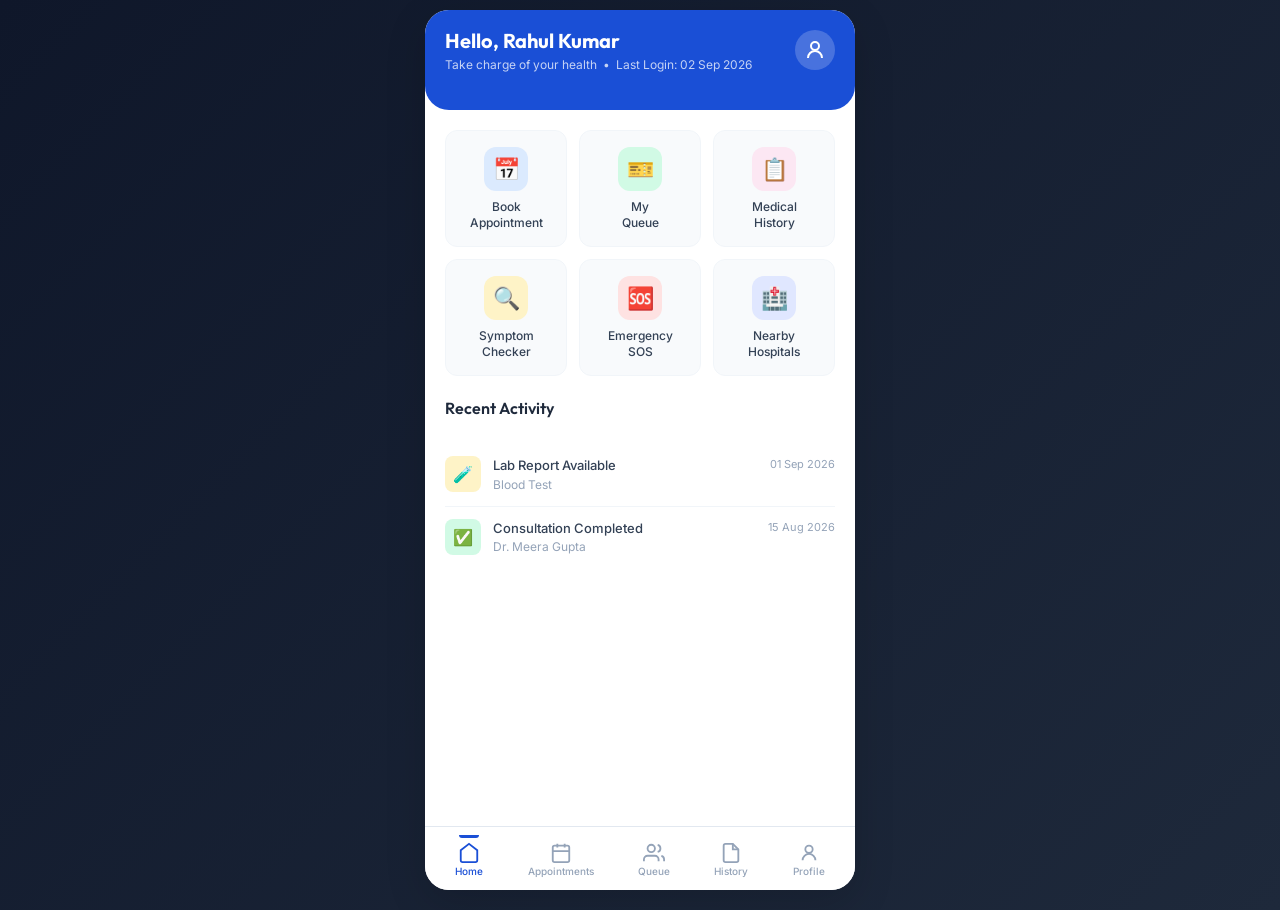
==== commit 7fa0ff4c: "Update booking logic and symptom checker features" ====
--- a/dashboard.html
+++ b/dashboard.html
@@ -21,7 +21,7 @@
           <svg width="24" height="24" fill="none" stroke="white" stroke-width="2" viewBox="0 0 24 24"><circle cx="12" cy="8" r="4"/><path d="M5 20c0-3.9 3.1-7 7-7s7 3.1 7 7"/></svg>
         </a>
       </div>
-      <a href="queue.html" class="queue-card">
+      <a href="queue.html" class="queue-card" id="dashboard-queue-card" style="display:none;">
         <div class="queue-card-header">Your Queue Status</div>
         <div class="queue-stats">
           <div class="queue-token">
@@ -73,19 +73,19 @@
     </div>
 
     <!-- Upcoming Appointment -->
-    <div class="dashboard-section">
+    <div class="dashboard-section" id="dashboard-upcoming-section" style="display:none;">
       <div class="dashboard-section-header">
         <h3 class="section-title">Upcoming Appointment</h3>
       </div>
       <a href="appointments.html" class="upcoming-card">
         <div class="upcoming-date">
-          <div class="day">Sep</div>
-          <div class="date-num">01</div>
+          <div class="day" id="dash-appt-month">Sep</div>
+          <div class="date-num" id="dash-appt-day">01</div>
         </div>
         <div class="upcoming-info">
-          <div class="time">10:00 AM</div>
-          <div class="doctor-name">Dr. Rajesh Sharma</div>
-          <div class="dept">General Medicine</div>
+          <div class="time" id="dash-appt-time">10:00 AM</div>
+          <div class="doctor-name" id="dash-appt-doctor">Dr. Rajesh Sharma</div>
+          <div class="dept" id="dash-appt-dept">General Medicine</div>
         </div>
         <span class="view-btn">View</span>
       </a>
--- a/index.css
+++ b/index.css
@@ -1056,7 +1056,7 @@
 .activity-date { font-size: 11px; color: var(--gray-400); white-space: nowrap; }
 
 /* -- Booking Flow -- */
-.booking-step { display: none; flex-direction: column; height: 100%; }
+.booking-step { display: none; flex-direction: column; flex: 1; overflow: hidden; }
 .booking-step.active { display: flex; }
 
 /* Symptom checker step in booking */
